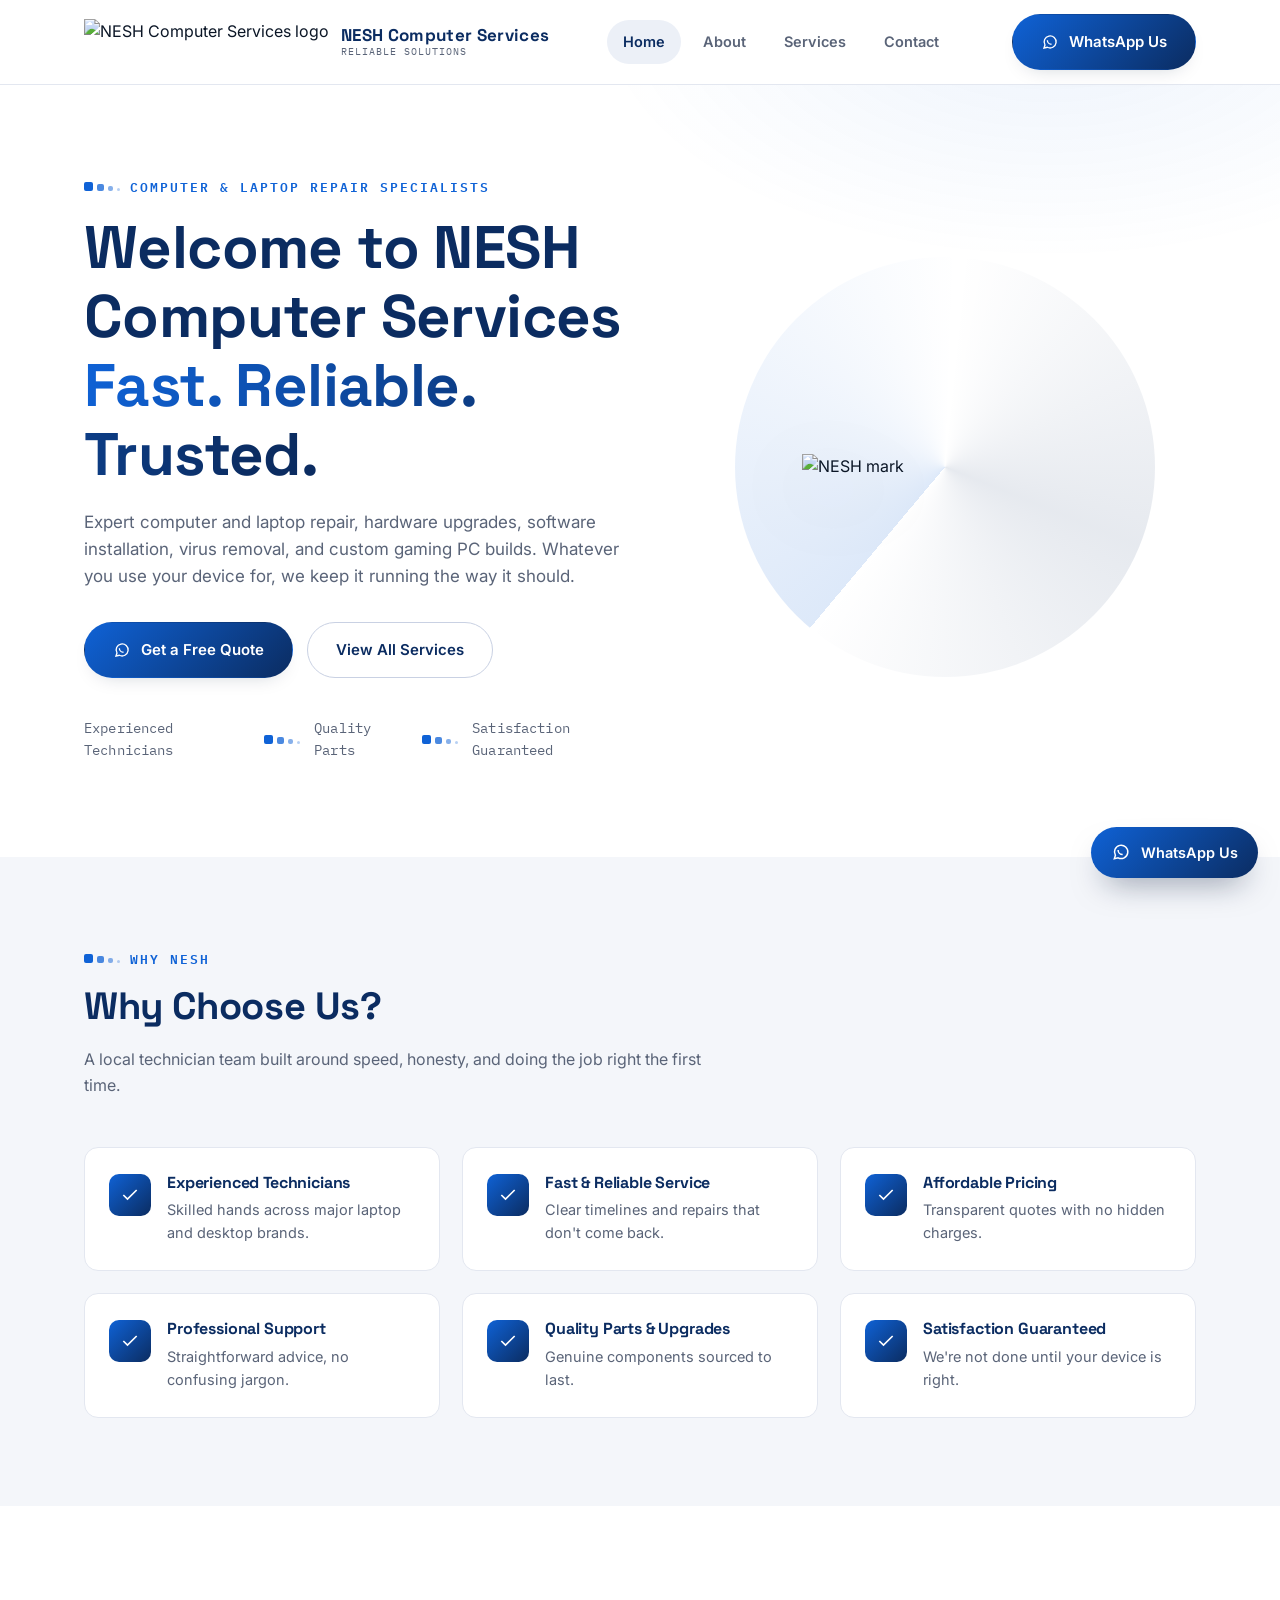
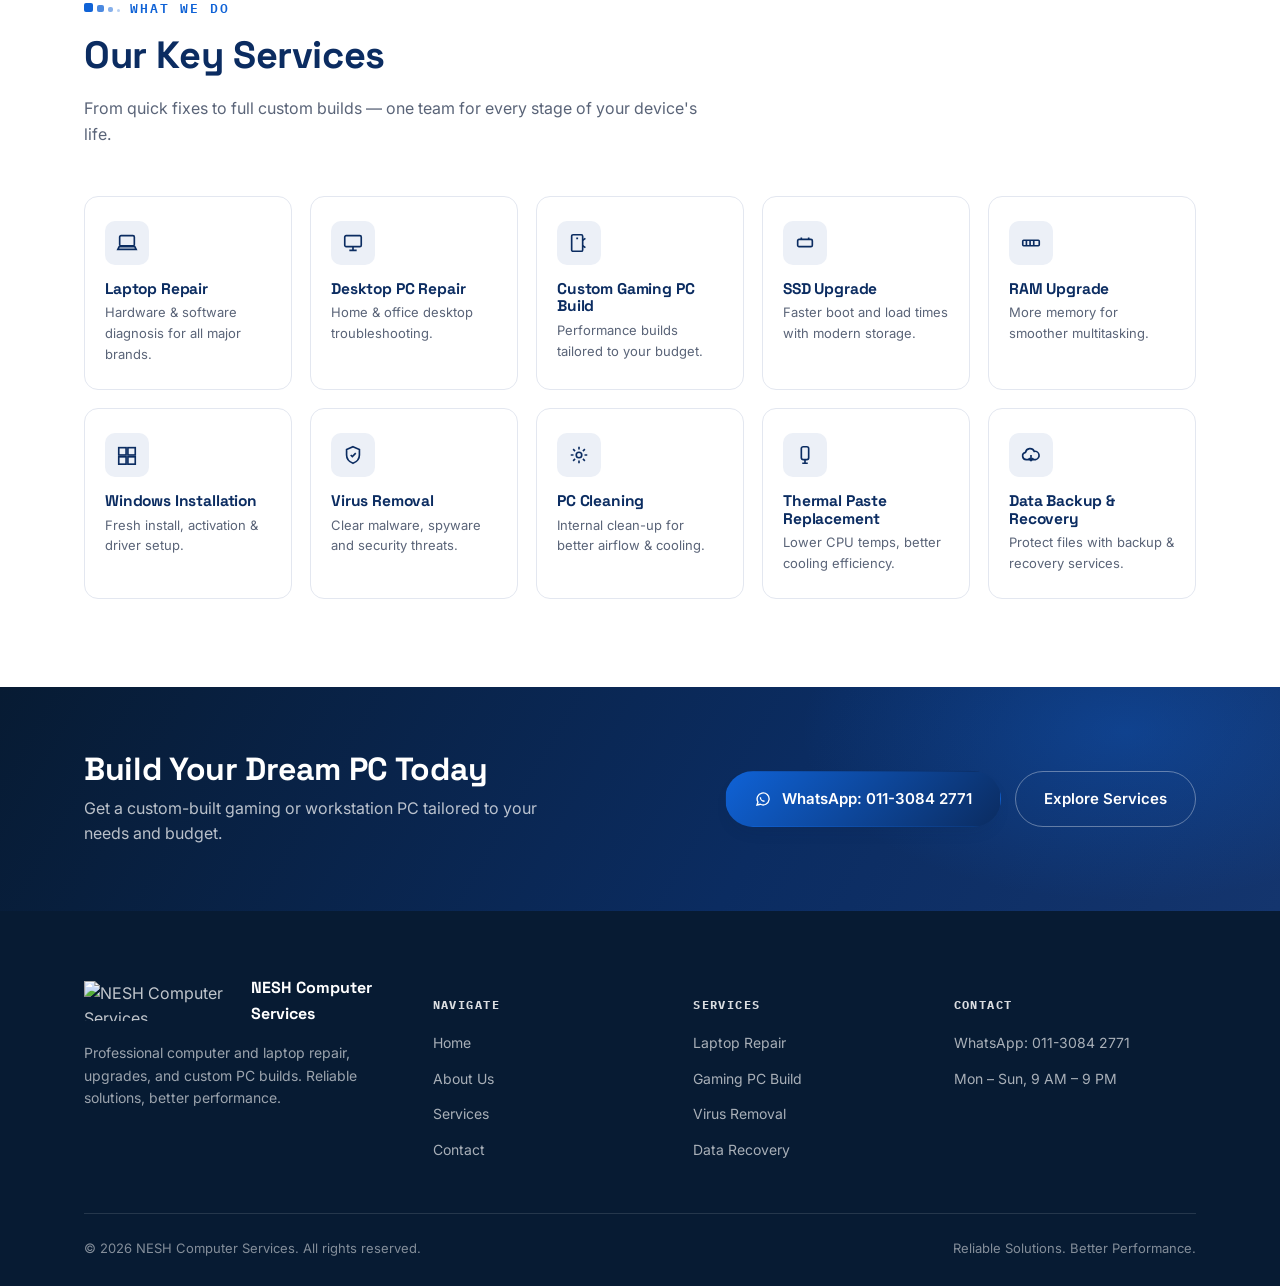
==== index.html @ 2d885157 "Add files via upload" ====
<!doctype html>
<html lang="en">
<head>
<meta charset="UTF-8">
<meta name="viewport" content="width=device-width, initial-scale=1.0">
<title>NESH Computer Services — Professional Computer & Laptop Repair</title>
<meta name="description" content="NESH Computer Services offers expert laptop &amp; desktop repair, hardware upgrades, virus removal and custom gaming PC builds. Fast, reliable, trusted.">
<link rel="icon" type="image/png" href="assets/logo-icon.png">
<link rel="preconnect" href="https://fonts.googleapis.com">
<link rel="preconnect" href="https://fonts.gstatic.com" crossorigin>
<link href="https://fonts.googleapis.com/css2?family=Space+Grotesk:wght@500;600;700&family=Inter:wght@400;500;600;700&family=IBM+Plex+Mono:wght@500;600&display=swap" rel="stylesheet">
<link rel="stylesheet" href="style.css">
</head>
<body>

<header class="navbar">
  <div class="navbar-inner container">
    <a href="index.html" class="brand">
      <img src="assets/logo-icon.png" alt="NESH Computer Services logo">
      <span class="brand-text">
        <span class="name">NESH Computer Services</span>
        <span class="tag">Reliable Solutions</span>
      </span>
    </a>
    <nav class="nav-links">
      <a href="index.html" class="active">Home</a>
      <a href="about.html">About</a>
      <a href="services.html">Services</a>
      <a href="contact.html">Contact</a>
    </nav>
    <div class="nav-cta">
      <a class="btn btn-primary" href="https://wa.me/60113084271" target="_blank" rel="noopener">
        <svg viewBox="0 0 24 24" fill="none" stroke="currentColor" stroke-width="1.8"><path d="M4 20l1.3-4A8 8 0 1 1 8.5 19L4 20Z"/><path d="M8.5 9.5c0 3 2.5 5.5 5.5 5.5"/></svg>
        <span class="btn-text-full">WhatsApp Us</span>
      </a>
      <button class="nav-toggle" aria-label="Toggle menu"><span></span></button>
    </div>
  </div>
</header>

<main>
  <!-- HERO -->
  <section class="hero">
    <div class="container hero-grid">
      <div>
        <div class="eyebrow"><span class="pixel-motif size-sm"><span></span><span></span><span></span><span></span></span> Computer &amp; Laptop Repair Specialists</div>
        <h1>Welcome to NESH Computer Services<br><span class="accent">Fast. Reliable. Trusted.</span></h1>
        <p class="hero-lede">Expert computer and laptop repair, hardware upgrades, software installation, virus removal, and custom gaming PC builds. Whatever you use your device for, we keep it running the way it should.</p>
        <div class="hero-actions">
          <a class="btn btn-primary" href="https://wa.me/60113084271" target="_blank" rel="noopener">
            <svg viewBox="0 0 24 24" fill="none" stroke="currentColor" stroke-width="1.8"><path d="M4 20l1.3-4A8 8 0 1 1 8.5 19L4 20Z"/><path d="M8.5 9.5c0 3 2.5 5.5 5.5 5.5"/></svg>
            Get a Free Quote
          </a>
          <a class="btn btn-outline" href="services.html">View All Services</a>
        </div>
        <div class="hero-trust">Experienced Technicians<span class="pixel-motif size-sm"><span></span><span></span><span></span><span></span></span>Quality Parts<span class="pixel-motif size-sm"><span></span><span></span><span></span><span></span></span>Satisfaction Guaranteed</div>
      </div>
      <div class="hero-art">
        <div class="hero-ring">
          <img src="assets/logo-icon.png" alt="NESH mark">
        </div>
      </div>
    </div>
  </section>

  <!-- WHY CHOOSE US -->
  <section class="section section-soft">
    <div class="container">
      <div class="section-head">
        <div class="eyebrow"><span class="pixel-motif size-sm"><span></span><span></span><span></span><span></span></span> Why NESH</div>
        <h2>Why Choose Us?</h2>
        <p>A local technician team built around speed, honesty, and doing the job right the first time.</p>
      </div>
      <div class="why-grid">
        <div class="why-card">
          <div class="why-icon"><svg viewBox="0 0 24 24" fill="none" stroke="currentColor" stroke-width="2"><path d="M20 6L9 17l-5-5"/></svg></div>
          <div><h4>Experienced Technicians</h4><p>Skilled hands across major laptop and desktop brands.</p></div>
        </div>
        <div class="why-card">
          <div class="why-icon"><svg viewBox="0 0 24 24" fill="none" stroke="currentColor" stroke-width="2"><path d="M20 6L9 17l-5-5"/></svg></div>
          <div><h4>Fast &amp; Reliable Service</h4><p>Clear timelines and repairs that don't come back.</p></div>
        </div>
        <div class="why-card">
          <div class="why-icon"><svg viewBox="0 0 24 24" fill="none" stroke="currentColor" stroke-width="2"><path d="M20 6L9 17l-5-5"/></svg></div>
          <div><h4>Affordable Pricing</h4><p>Transparent quotes with no hidden charges.</p></div>
        </div>
        <div class="why-card">
          <div class="why-icon"><svg viewBox="0 0 24 24" fill="none" stroke="currentColor" stroke-width="2"><path d="M20 6L9 17l-5-5"/></svg></div>
          <div><h4>Professional Support</h4><p>Straightforward advice, no confusing jargon.</p></div>
        </div>
        <div class="why-card">
          <div class="why-icon"><svg viewBox="0 0 24 24" fill="none" stroke="currentColor" stroke-width="2"><path d="M20 6L9 17l-5-5"/></svg></div>
          <div><h4>Quality Parts &amp; Upgrades</h4><p>Genuine components sourced to last.</p></div>
        </div>
        <div class="why-card">
          <div class="why-icon"><svg viewBox="0 0 24 24" fill="none" stroke="currentColor" stroke-width="2"><path d="M20 6L9 17l-5-5"/></svg></div>
          <div><h4>Satisfaction Guaranteed</h4><p>We're not done until your device is right.</p></div>
        </div>
      </div>
    </div>
  </section>

  <!-- KEY SERVICES -->
  <section class="section">
    <div class="container">
      <div class="section-head">
        <div class="eyebrow"><span class="pixel-motif size-sm"><span></span><span></span><span></span><span></span></span> What We Do</div>
        <h2>Our Key Services</h2>
        <p>From quick fixes to full custom builds — one team for every stage of your device's life.</p>
      </div>
      <div class="services-grid">

        <div class="service-card">
          <div class="service-icon"><svg viewBox="0 0 24 24" fill="none" stroke="currentColor" stroke-width="1.8"><rect x="4" y="4" width="16" height="11" rx="1.5"/><path d="M2 19h20l-1.5-3H3.5L2 19Z"/></svg></div>
          <h4>Laptop Repair</h4><p>Hardware &amp; software diagnosis for all major brands.</p>
        </div>
        <div class="service-card">
          <div class="service-icon"><svg viewBox="0 0 24 24" fill="none" stroke="currentColor" stroke-width="1.8"><rect x="3" y="4" width="18" height="12" rx="1.5"/><path d="M8 20h8M12 16v4"/></svg></div>
          <h4>Desktop PC Repair</h4><p>Home &amp; office desktop troubleshooting.</p>
        </div>
        <div class="service-card">
          <div class="service-icon"><svg viewBox="0 0 24 24" fill="none" stroke="currentColor" stroke-width="1.8"><rect x="4" y="3" width="12" height="18" rx="1.5"/><path d="M9 7h2M16 9l3-2M16 15l3 2"/></svg></div>
          <h4>Custom Gaming PC Build</h4><p>Performance builds tailored to your budget.</p>
        </div>
        <div class="service-card">
          <div class="service-icon"><svg viewBox="0 0 24 24" fill="none" stroke="currentColor" stroke-width="1.8"><rect x="4" y="8" width="16" height="8" rx="1.5"/><path d="M8 8V6m8 2V6"/></svg></div>
          <h4>SSD Upgrade</h4><p>Faster boot and load times with modern storage.</p>
        </div>
        <div class="service-card">
          <div class="service-icon"><svg viewBox="0 0 24 24" fill="none" stroke="currentColor" stroke-width="1.8"><rect x="3" y="9" width="18" height="6" rx="1"/><path d="M7 9v6M11 9v6M15 9v6"/></svg></div>
          <h4>RAM Upgrade</h4><p>More memory for smoother multitasking.</p>
        </div>
        <div class="service-card">
          <div class="service-icon"><svg viewBox="0 0 24 24" fill="none" stroke="currentColor" stroke-width="1.8"><rect x="3" y="4" width="8" height="8"/><rect x="13" y="4" width="8" height="8"/><rect x="3" y="14" width="8" height="8"/><rect x="13" y="14" width="8" height="8"/></svg></div>
          <h4>Windows Installation</h4><p>Fresh install, activation &amp; driver setup.</p>
        </div>
        <div class="service-card">
          <div class="service-icon"><svg viewBox="0 0 24 24" fill="none" stroke="currentColor" stroke-width="1.8"><path d="M12 3l7 3v6c0 4.5-3 7.5-7 9-4-1.5-7-4.5-7-9V6l7-3Z"/><path d="M9.5 12l1.8 1.8L15 10"/></svg></div>
          <h4>Virus Removal</h4><p>Clear malware, spyware and security threats.</p>
        </div>
        <div class="service-card">
          <div class="service-icon"><svg viewBox="0 0 24 24" fill="none" stroke="currentColor" stroke-width="1.8"><circle cx="12" cy="12" r="3"/><path d="M12 3v3M12 18v3M3 12h3M18 12h3M5.6 5.6l2.1 2.1M16.3 16.3l2.1 2.1M5.6 18.4l2.1-2.1M16.3 7.7l2.1-2.1"/></svg></div>
          <h4>PC Cleaning</h4><p>Internal clean-up for better airflow &amp; cooling.</p>
        </div>
        <div class="service-card">
          <div class="service-icon"><svg viewBox="0 0 24 24" fill="none" stroke="currentColor" stroke-width="1.8"><rect x="8" y="3" width="8" height="14" rx="2"/><path d="M12 17v4M9 21h6"/></svg></div>
          <h4>Thermal Paste Replacement</h4><p>Lower CPU temps, better cooling efficiency.</p>
        </div>
        <div class="service-card">
          <div class="service-icon"><svg viewBox="0 0 24 24" fill="none" stroke="currentColor" stroke-width="1.8"><path d="M7 17a4 4 0 0 1-1-7.9A5 5 0 0 1 15.5 8 4.5 4.5 0 0 1 17 17H7Z"/><path d="M12 12v6M9.5 15.5 12 18l2.5-2.5"/></svg></div>
          <h4>Data Backup &amp; Recovery</h4><p>Protect files with backup &amp; recovery services.</p>
        </div>

      </div>
    </div>
  </section>

  <!-- CTA BAND -->
  <section class="cta-band">
    <div class="container cta-inner">
      <div>
        <h2>Build Your Dream PC Today</h2>
        <p>Get a custom-built gaming or workstation PC tailored to your needs and budget.</p>
      </div>
      <div class="cta-actions">
        <a class="btn btn-primary" href="https://wa.me/60113084271" target="_blank" rel="noopener">
          <svg viewBox="0 0 24 24" fill="none" stroke="currentColor" stroke-width="1.8"><path d="M4 20l1.3-4A8 8 0 1 1 8.5 19L4 20Z"/><path d="M8.5 9.5c0 3 2.5 5.5 5.5 5.5"/></svg>
          WhatsApp: 011-3084 2771
        </a>
        <a class="btn btn-outline on-dark" href="services.html">Explore Services</a>
      </div>
    </div>
  </section>
</main>

<footer class="footer">
  <div class="container">
    <div class="footer-grid">
      <div class="footer-about">
        <div class="footer-brand">
          <img src="assets/logo-icon.png" alt="NESH Computer Services">
          <span class="name">NESH Computer Services</span>
        </div>
        <p>Professional computer and laptop repair, upgrades, and custom PC builds. Reliable solutions, better performance.</p>
      </div>
      <div>
        <h5>Navigate</h5>
        <ul>
          <li><a href="index.html">Home</a></li>
          <li><a href="about.html">About Us</a></li>
          <li><a href="services.html">Services</a></li>
          <li><a href="contact.html">Contact</a></li>
        </ul>
      </div>
      <div>
        <h5>Services</h5>
        <ul>
          <li><a href="services.html">Laptop Repair</a></li>
          <li><a href="services.html">Gaming PC Build</a></li>
          <li><a href="services.html">Virus Removal</a></li>
          <li><a href="services.html">Data Recovery</a></li>
        </ul>
      </div>
      <div>
        <h5>Contact</h5>
        <ul>
          <li><a href="https://wa.me/60113084271" target="_blank" rel="noopener">WhatsApp: 011-3084 2771</a></li>
          <li><a href="contact.html">Mon – Sun, 9 AM – 9 PM</a></li>
        </ul>
      </div>
    </div>
    <div class="footer-bottom">
      <span>© <span id="year"></span> NESH Computer Services. All rights reserved.</span>
      <span>Reliable Solutions. Better Performance.</span>
    </div>
  </div>
</footer>

<a class="wa-float" href="https://wa.me/60113084271" target="_blank" rel="noopener">
  <svg viewBox="0 0 24 24" fill="none" stroke="currentColor" stroke-width="1.8"><path d="M4 20l1.3-4A8 8 0 1 1 8.5 19L4 20Z"/><path d="M8.5 9.5c0 3 2.5 5.5 5.5 5.5"/></svg>
  <span>WhatsApp Us</span>
</a>

<script src="script.js"></script>
</body>
</html>
---- style.css ----
/* ============================================================
   NESH Computer Services — stylesheet
   Palette sampled from brand mark:
   navy deep #071B33, navy #0B2C61, blue accent #0F62D6,
   blue light #3B82F6, ink #0B1626, gray-bg #F4F6FA
   ============================================================ */

:root{
  --navy-deep: #071B33;
  --navy: #0B2C61;
  --navy-soft: #14356E;
  --blue: #0F62D6;
  --blue-light: #3B82F6;
  --white: #FFFFFF;
  --bg: #FFFFFF;
  --bg-soft: #F4F6FA;
  --bg-soft-2: #ECF0F7;
  --ink: #0B1626;
  --muted: #5A6478;
  --line: #E3E7F0;
  --line-strong: #C9D1E3;
  --shadow: 0 20px 40px -20px rgba(11, 30, 61, 0.25);
  --shadow-sm: 0 8px 20px -12px rgba(11, 30, 61, 0.25);
  --radius: 14px;
  --radius-sm: 8px;
  --font-display: "Space Grotesk", "Inter", sans-serif;
  --font-body: "Inter", sans-serif;
  --font-mono: "IBM Plex Mono", monospace;
  --container: 1160px;
}

*,*::before,*::after{ box-sizing: border-box; }
html{ scroll-behavior: smooth; }
body{
  margin:0;
  font-family: var(--font-body);
  color: var(--ink);
  background: var(--bg);
  -webkit-font-smoothing: antialiased;
  line-height: 1.6;
}
img{ max-width:100%; display:block; }
a{ color: inherit; text-decoration: none; }
ul{ list-style:none; margin:0; padding:0; }
h1,h2,h3,h4{ font-family: var(--font-display); color: var(--navy); margin: 0 0 .5em; line-height: 1.15; letter-spacing: -0.01em; }
p{ margin: 0 0 1em; }
button{ font-family: inherit; }

@media (prefers-reduced-motion: reduce){
  *{ animation-duration: 0.001ms !important; animation-iteration-count: 1 !important; transition-duration: 0.001ms !important; scroll-behavior: auto !important; }
}

:focus-visible{
  outline: 2px solid var(--blue);
  outline-offset: 3px;
  border-radius: 4px;
}

.container{
  width: 100%;
  max-width: var(--container);
  margin: 0 auto;
  padding: 0 24px;
}

.eyebrow{
  display:inline-flex;
  align-items:center;
  gap:10px;
  font-family: var(--font-mono);
  font-size: 12.5px;
  letter-spacing: .16em;
  text-transform: uppercase;
  color: var(--blue);
  font-weight: 600;
  margin-bottom: 16px;
}

/* ---------- Pixel-dissolve signature motif ----------
   Derived directly from the four descending squares in the
   NESH mark: used as bullets, dividers and section markers. */
.pixel-motif{
  display:inline-flex;
  align-items:flex-end;
  gap:4px;
  flex-shrink:0;
}
.pixel-motif span{ display:block; background: var(--blue); border-radius: 2px; }
.pixel-motif.size-sm span:nth-child(1){ width:9px; height:9px; }
.pixel-motif.size-sm span:nth-child(2){ width:7px; height:7px; opacity:.75; }
.pixel-motif.size-sm span:nth-child(3){ width:5px; height:5px; opacity:.5; }
.pixel-motif.size-sm span:nth-child(4){ width:3px; height:3px; opacity:.3; }
.pixel-motif.size-lg span{ background: var(--navy); }
.pixel-motif.size-lg span:nth-child(1){ width:16px; height:16px; }
.pixel-motif.size-lg span:nth-child(2){ width:12px; height:12px; opacity:.75; }
.pixel-motif.size-lg span:nth-child(3){ width:8px; height:8px; opacity:.5; }
.pixel-motif.size-lg span:nth-child(4){ width:5px; height:5px; opacity:.3; }
.pixel-motif.on-dark span{ background: var(--blue-light); }

.section-divider{
  display:flex;
  align-items:center;
  gap:14px;
  margin: 0 0 40px;
}
.section-divider .line{ height:1px; flex:1; background: var(--line-strong); }

/* ---------------- Buttons ---------------- */
.btn{
  display:inline-flex;
  align-items:center;
  justify-content:center;
  gap:10px;
  padding: 15px 28px;
  border-radius: 999px;
  font-weight: 600;
  font-size: 15px;
  border: 1.5px solid transparent;
  cursor:pointer;
  transition: transform .18s ease, box-shadow .18s ease, background .18s ease, color .18s ease, border-color .18s ease;
  white-space: nowrap;
}
.btn-primary{
  background: linear-gradient(135deg, var(--blue) 0%, var(--navy) 100%);
  color: var(--white);
  box-shadow: var(--shadow-sm);
}
.btn-primary:hover{ transform: translateY(-2px); box-shadow: 0 14px 26px -12px rgba(15,98,214,.55); }
.btn-outline{
  background: transparent;
  color: var(--navy);
  border-color: var(--line-strong);
}
.btn-outline:hover{ border-color: var(--blue); color: var(--blue); transform: translateY(-2px); }
.btn-outline.on-dark{ color: var(--white); border-color: rgba(255,255,255,.35); }
.btn-outline.on-dark:hover{ border-color: var(--white); background: rgba(255,255,255,.08); }
.btn-block{ width:100%; }
.btn svg{ width:18px; height:18px; flex-shrink:0; }

/* ---------------- Navbar ---------------- */
.navbar{
  position: sticky;
  top:0;
  z-index: 100;
  background: rgba(255,255,255,.92);
  backdrop-filter: blur(10px);
  border-bottom: 1px solid var(--line);
  transition: box-shadow .25s ease;
}
.navbar.is-scrolled{ box-shadow: 0 6px 24px -18px rgba(11,30,61,.4); }
.navbar-inner{
  display:flex;
  align-items:center;
  justify-content:space-between;
  gap: 24px;
  padding: 14px 24px;
}
.brand{
  display:flex;
  align-items:center;
  gap:12px;
}
.brand img{ height:46px; width:auto; }
.brand-text{ display:flex; flex-direction:column; line-height:1.15; }
.brand-text .name{ font-family: var(--font-display); font-weight:700; font-size:17px; color: var(--navy); letter-spacing:.02em; }
.brand-text .tag{ font-family: var(--font-mono); font-size:10px; letter-spacing:.1em; text-transform:uppercase; color: var(--muted); }

.nav-links{
  display:flex;
  align-items:center;
  gap: 6px;
}
.nav-links a{
  padding: 10px 16px;
  border-radius: 999px;
  font-size: 14.5px;
  font-weight: 600;
  color: var(--muted);
  transition: color .18s ease, background .18s ease;
}
.nav-links a:hover{ color: var(--navy); background: var(--bg-soft); }
.nav-links a.active{ color: var(--navy); background: var(--bg-soft-2); }

.nav-cta{ display:flex; align-items:center; gap:12px; }
.nav-toggle{
  display:none;
  width:42px; height:42px;
  align-items:center; justify-content:center;
  border-radius: 10px;
  border: 1px solid var(--line-strong);
  background: var(--white);
  cursor:pointer;
}
.nav-toggle span, .nav-toggle span::before, .nav-toggle span::after{
  content:""; display:block; width:20px; height:2px; background: var(--navy); position:relative; transition: all .2s ease;
}
.nav-toggle span::before{ position:absolute; top:-6px; }
.nav-toggle span::after{ position:absolute; top:6px; }

@media (max-width: 900px){
  .nav-links{
    position:absolute; top:100%; left:0; right:0;
    background: var(--white);
    flex-direction:column;
    align-items:stretch;
    padding: 10px 20px 20px;
    border-bottom: 1px solid var(--line);
    box-shadow: var(--shadow-sm);
    display:none;
  }
  .nav-links.open{ display:flex; }
  .nav-links a{ padding:12px 14px; }
  .nav-toggle{ display:flex; }
  .nav-cta .btn span.btn-text-full{ display:none; }
}

/* ---------------- Hero ---------------- */
.hero{
  position:relative;
  overflow:hidden;
  padding: 88px 0 96px;
  background:
    radial-gradient(760px 420px at 82% -10%, rgba(15,98,214,.08), transparent 60%),
    var(--white);
}
.hero-grid{
  display:grid;
  grid-template-columns: 1.05fr .95fr;
  gap: 56px;
  align-items:center;
}
.hero h1{
  font-size: clamp(38px, 5vw, 60px);
  margin-bottom: 20px;
}
.hero h1 .accent{
  background: linear-gradient(100deg, var(--blue) 0%, var(--navy) 90%);
  -webkit-background-clip: text;
  background-clip: text;
  color: transparent;
}
.hero-lede{
  font-size: 17px;
  color: var(--muted);
  max-width: 540px;
  margin-bottom: 32px;
}
.hero-actions{ display:flex; flex-wrap:wrap; gap:14px; margin-bottom: 40px; }
.hero-trust{
  display:flex;
  align-items:center;
  gap:14px;
  font-size: 13.5px;
  color: var(--muted);
  font-family: var(--font-mono);
  letter-spacing: .01em;
}

.hero-art{
  position:relative;
  display:flex;
  align-items:center;
  justify-content:center;
}
.hero-ring{
  position:relative;
  width: 100%;
  max-width: 420px;
  aspect-ratio: 1/1;
  display:flex;
  align-items:center;
  justify-content:center;
}
.hero-ring::before{
  content:"";
  position:absolute; inset:0;
  border-radius:50%;
  background: conic-gradient(from 220deg, rgba(15,98,214,.14), transparent 40%, rgba(11,44,97,.10) 70%, transparent);
  animation: spin 26s linear infinite;
}
@keyframes spin{ to{ transform: rotate(360deg); } }
.hero-ring img{
  position:relative;
  width: 68%;
  filter: drop-shadow(0 24px 40px rgba(11,30,61,.22));
}
.hero-ring .orbit-dot{
  position:absolute;
  width:10px; height:10px;
  border-radius:2px;
  background: var(--blue);
}

/* ---------------- Section basics ---------------- */
.section{ padding: 88px 0; }
.section-soft{ background: var(--bg-soft); }
.section-head{ max-width: 640px; margin-bottom: 48px; }
.section-head h2{ font-size: clamp(28px,3.4vw,38px); }
.section-head p{ color: var(--muted); font-size: 16px; margin:0; }

/* ---------------- Why choose us ---------------- */
.why-grid{
  display:grid;
  grid-template-columns: repeat(3, 1fr);
  gap: 22px;
}
.why-card{
  background: var(--white);
  border: 1px solid var(--line);
  border-radius: var(--radius);
  padding: 26px 24px;
  display:flex;
  gap:16px;
  align-items:flex-start;
  transition: border-color .2s ease, transform .2s ease, box-shadow .2s ease;
}
.why-card:hover{ border-color: var(--line-strong); transform: translateY(-3px); box-shadow: var(--shadow-sm); }
.why-icon{
  flex-shrink:0;
  width:42px; height:42px;
  border-radius: 10px;
  background: linear-gradient(135deg, var(--blue), var(--navy));
  display:flex; align-items:center; justify-content:center;
  color:#fff;
}
.why-icon svg{ width:20px; height:20px; }
.why-card h4{ font-size:16px; margin-bottom:6px; }
.why-card p{ font-size: 14.5px; color: var(--muted); margin:0; }

/* ---------------- Services grid ---------------- */
.services-grid{
  display:grid;
  grid-template-columns: repeat(5, 1fr);
  gap: 18px;
}
.service-card{
  background: var(--white);
  border: 1px solid var(--line);
  border-radius: var(--radius);
  padding: 24px 20px;
  transition: transform .2s ease, box-shadow .2s ease, border-color .2s ease;
}
.service-card:hover{ transform: translateY(-4px); box-shadow: var(--shadow-sm); border-color: var(--line-strong); }
.service-icon{
  width:44px; height:44px;
  border-radius: 10px;
  background: var(--bg-soft-2);
  display:flex; align-items:center; justify-content:center;
  color: var(--navy);
  margin-bottom: 16px;
}
.service-icon svg{ width:22px; height:22px; }
.service-card h4{ font-size: 15.5px; margin-bottom:4px; }
.service-card p{ font-size: 13px; color: var(--muted); margin:0; }

/* full service cards (services page) */
.service-full{
  display:flex;
  gap:20px;
  padding: 28px;
  background: var(--white);
  border:1px solid var(--line);
  border-radius: var(--radius);
  transition: transform .2s ease, box-shadow .2s ease, border-color .2s ease;
}
.service-full:hover{ transform: translateY(-3px); box-shadow: var(--shadow-sm); border-color: var(--line-strong); }
.service-full .service-icon{ margin-bottom:0; }
.service-full h3{ font-size:19px; margin-bottom:8px; }
.service-full p{ color: var(--muted); font-size:14.5px; margin:0; }
.services-list{
  display:grid;
  grid-template-columns: repeat(2, 1fr);
  gap: 20px;
}

/* ---------------- CTA band ---------------- */
.cta-band{
  position:relative;
  overflow:hidden;
  background: linear-gradient(120deg, var(--navy-deep), var(--navy) 60%, var(--navy-soft));
  color: var(--white);
  padding: 64px 0;
}
.cta-band::before{
  content:"";
  position:absolute; inset:0;
  background: radial-gradient(500px 260px at 88% 20%, rgba(15,98,214,.35), transparent 65%);
  pointer-events:none;
}
.cta-inner{
  position:relative;
  display:flex;
  align-items:center;
  justify-content:space-between;
  gap: 32px;
  flex-wrap:wrap;
}
.cta-inner h2{ color:#fff; font-size: clamp(24px,3vw,32px); margin-bottom:8px; }
.cta-inner p{ color: rgba(255,255,255,.72); margin:0; max-width:480px; }
.cta-actions{ display:flex; gap:14px; flex-wrap:wrap; }

/* ---------------- Footer ---------------- */
.footer{
  background: var(--navy-deep);
  color: rgba(255,255,255,.75);
  padding: 64px 0 28px;
}
.footer-grid{
  display:grid;
  grid-template-columns: 1.4fr 1fr 1fr 1.1fr;
  gap: 40px;
  padding-bottom: 40px;
  border-bottom: 1px solid rgba(255,255,255,.12);
}
.footer-brand{ display:flex; align-items:center; gap:12px; margin-bottom:16px; }
.footer-brand img{ height:40px; }
.footer-brand .name{ font-family: var(--font-display); color:#fff; font-weight:700; font-size:16px; }
.footer-about p{ font-size:14px; max-width: 320px; color: rgba(255,255,255,.6); }
.footer h5{
  font-family: var(--font-mono);
  font-size: 12px;
  letter-spacing: .12em;
  text-transform: uppercase;
  color: rgba(255,255,255,.85);
  margin-bottom: 16px;
}
.footer ul li{ margin-bottom: 10px; }
.footer a{ color: rgba(255,255,255,.65); font-size: 14px; transition: color .15s ease; }
.footer a:hover{ color: #fff; }
.footer-bottom{
  display:flex;
  justify-content:space-between;
  align-items:center;
  flex-wrap:wrap;
  gap:12px;
  padding-top: 24px;
  font-size: 13px;
  color: rgba(255,255,255,.5);
}

/* ---------------- WhatsApp float button ---------------- */
.wa-float{
  position: fixed;
  right: 22px;
  bottom: 22px;
  z-index: 200;
  display:flex;
  align-items:center;
  gap:10px;
  background: linear-gradient(135deg, var(--blue), var(--navy));
  color:#fff;
  padding: 14px 20px;
  border-radius: 999px;
  box-shadow: 0 16px 32px -14px rgba(11,30,61,.5);
  font-weight:600;
  font-size: 14.5px;
  transition: transform .2s ease, box-shadow .2s ease;
}
.wa-float:hover{ transform: translateY(-3px); box-shadow: 0 20px 36px -12px rgba(15,98,214,.55); }
.wa-float svg{ width:20px; height:20px; }

/* ---------------- Page hero (inner pages) ---------------- */
.page-hero{
  background: var(--bg-soft);
  padding: 64px 0 56px;
  border-bottom: 1px solid var(--line);
}
.page-hero h1{ font-size: clamp(32px,4vw,46px); margin-bottom:12px; }
.page-hero p{ color: var(--muted); font-size:16px; max-width:600px; margin:0; }
.breadcrumb{
  font-family: var(--font-mono);
  font-size: 12.5px;
  letter-spacing:.08em;
  text-transform:uppercase;
  color: var(--blue);
  margin-bottom: 16px;
  display:flex; align-items:center; gap:8px;
}
.breadcrumb span.sep{ color: var(--line-strong); }

/* ---------------- About page ---------------- */
.about-lede{
  display:grid;
  grid-template-columns: 1fr 1fr;
  gap: 56px;
  align-items:center;
}
.about-lede p{ color: var(--muted); font-size:16px; }
.stat-row{
  display:grid;
  grid-template-columns: repeat(3,1fr);
  gap:20px;
  margin-top: 28px;
}
.stat{
  border-left: 3px solid var(--blue);
  padding-left: 14px;
}
.stat .num{ font-family: var(--font-display); font-size: 28px; color: var(--navy); font-weight:700; }
.stat .label{ font-size: 12.5px; color: var(--muted); text-transform:uppercase; letter-spacing:.06em; }

.mv-grid{
  display:grid;
  grid-template-columns: repeat(2, 1fr);
  gap: 22px;
}
.mv-card{
  background:#fff;
  border:1px solid var(--line);
  border-radius: var(--radius);
  padding: 32px;
}
.mv-card .pixel-motif{ margin-bottom:16px; }
.mv-card h3{ font-size: 20px; }
.mv-card p{ color: var(--muted); margin:0; font-size:15px; }

.values-list{
  display:grid;
  grid-template-columns: repeat(5, 1fr);
  gap: 16px;
}
.value-item{
  background: var(--white);
  border:1px solid var(--line);
  border-radius: var(--radius-sm);
  padding: 20px 16px;
  text-align:center;
}
.value-item .pixel-motif{ justify-content:center; margin: 0 auto 12px; }
.value-item span.label{ font-weight:600; font-size:14px; color: var(--navy); }

/* ---------------- Contact page ---------------- */
.contact-grid{
  display:grid;
  grid-template-columns: .95fr 1.15fr;
  gap: 44px;
  align-items:start;
}
.contact-card{
  background: var(--white);
  border:1px solid var(--line);
  border-radius: var(--radius);
  padding: 28px;
  margin-bottom: 20px;
}
.contact-card h4{ font-size:15px; margin-bottom:10px; display:flex; align-items:center; gap:10px; }
.contact-card h4 svg{ width:18px; height:18px; color: var(--blue); flex-shrink:0; }
.contact-card p{ color: var(--muted); font-size:14.5px; margin:0; }
.contact-card ul li{ font-size:14.5px; color: var(--muted); display:flex; align-items:center; gap:10px; margin-bottom:8px; }
.contact-card ul li .pixel-motif{ flex-shrink:0; }

.wa-card{
  background: linear-gradient(135deg, var(--navy-deep), var(--navy));
  color:#fff;
  border:none;
}
.wa-card p{ color: rgba(255,255,255,.72); }
.wa-card h4{ color:#fff; }

.form-panel{
  background: var(--white);
  border:1px solid var(--line);
  border-radius: var(--radius);
  padding: 36px;
}
.form-panel h3{ font-size: 22px; margin-bottom:6px; }
.form-panel > p{ color: var(--muted); margin-bottom: 26px; font-size:14.5px; }
.form-row{ display:grid; grid-template-columns: 1fr 1fr; gap:16px; }
.field{ margin-bottom: 18px; }
.field label{
  display:block;
  font-size: 12.5px;
  font-weight:600;
  color: var(--navy);
  margin-bottom: 7px;
  text-transform:uppercase;
  letter-spacing:.04em;
}
.field input, .field textarea{
  width:100%;
  border: 1.5px solid var(--line-strong);
  border-radius: 10px;
  padding: 13px 15px;
  font-family: inherit;
  font-size: 14.5px;
  color: var(--ink);
  background: var(--white);
  transition: border-color .15s ease, box-shadow .15s ease;
}
.field input:focus, .field textarea:focus{
  border-color: var(--blue);
  box-shadow: 0 0 0 4px rgba(15,98,214,.12);
  outline:none;
}
.field textarea{ resize: vertical; min-height: 120px; }
.form-note{ font-size:12.5px; color: var(--muted); margin-top: 14px; }
.form-success{
  display:none;
  align-items:center;
  gap:10px;
  background: #EFF7F1;
  border: 1px solid #BFE3C8;
  color: #1D6B3B;
  padding: 14px 16px;
  border-radius: 10px;
  font-size: 14px;
  margin-bottom: 18px;
}
.form-success.show{ display:flex; }

/* ---------------- Responsive ---------------- */
@media (max-width: 980px){
  .hero-grid{ grid-template-columns: 1fr; }
  .hero-art{ order:-1; max-width: 320px; margin: 0 auto; }
  .why-grid{ grid-template-columns: repeat(2,1fr); }
  .services-grid{ grid-template-columns: repeat(3,1fr); }
  .services-list{ grid-template-columns: 1fr; }
  .about-lede{ grid-template-columns: 1fr; }
  .mv-grid{ grid-template-columns: 1fr; }
  .values-list{ grid-template-columns: repeat(3,1fr); }
  .contact-grid{ grid-template-columns: 1fr; }
  .footer-grid{ grid-template-columns: 1fr 1fr; }
}
@media (max-width: 620px){
  .why-grid{ grid-template-columns: 1fr; }
  .services-grid{ grid-template-columns: repeat(2,1fr); }
  .values-list{ grid-template-columns: repeat(2,1fr); }
  .form-row{ grid-template-columns: 1fr; }
  .cta-inner{ flex-direction:column; align-items:flex-start; }
  .footer-grid{ grid-template-columns: 1fr; }
  .wa-float span{ display:none; }
  .wa-float{ padding:14px; }
}
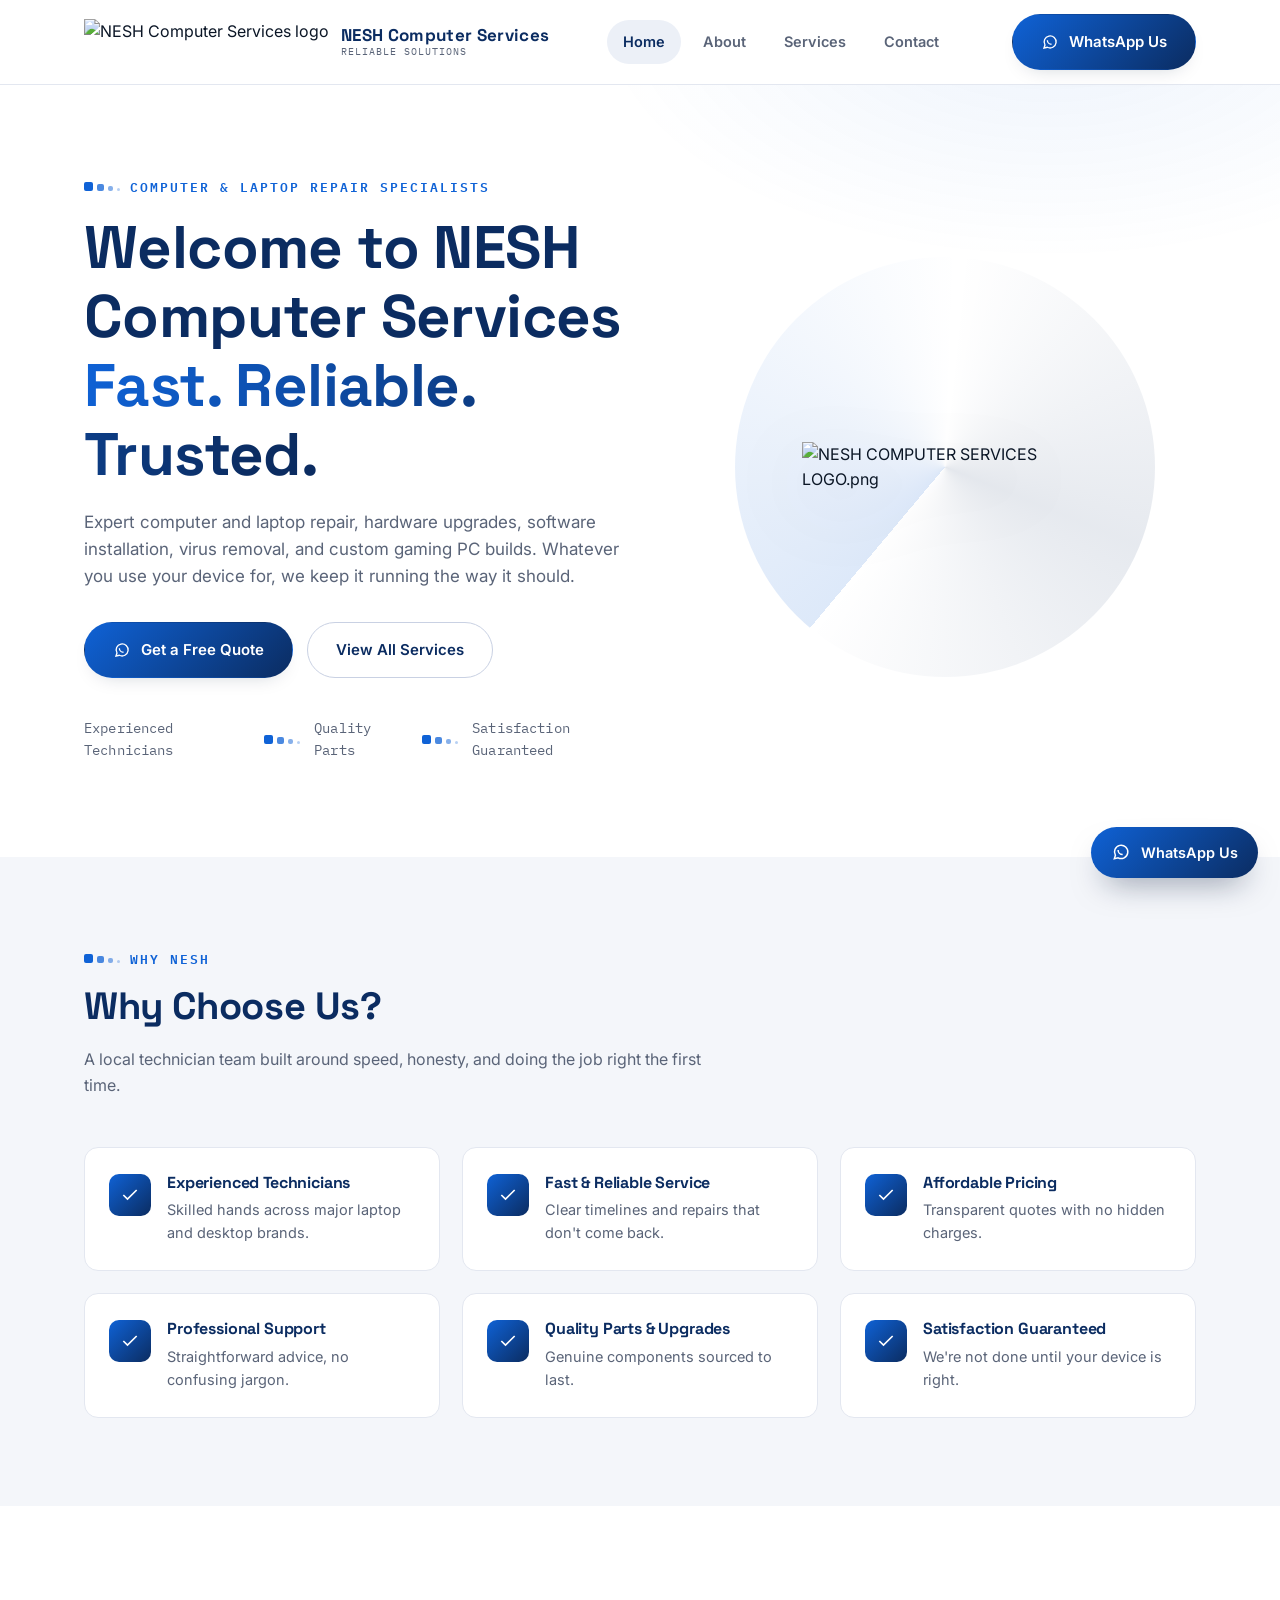
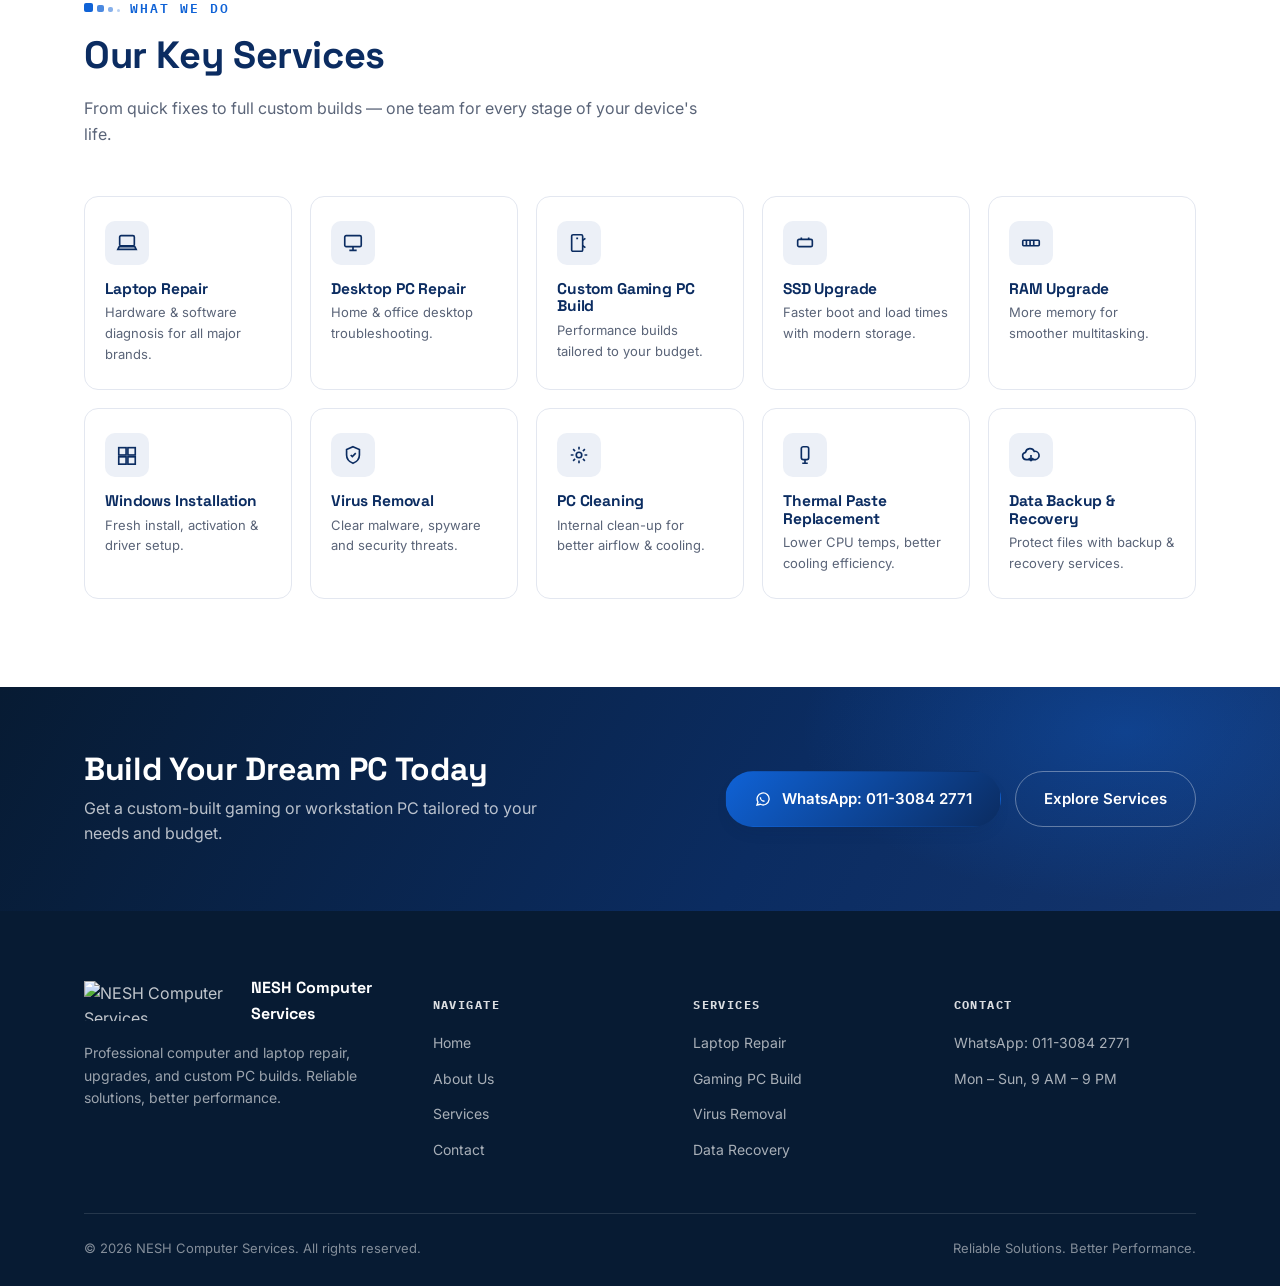
==== commit d7011b53: "Update logo alt text for accessibility" ====
--- a/index.html
+++ b/index.html
@@ -5,7 +5,7 @@
 <meta name="viewport" content="width=device-width, initial-scale=1.0">
 <title>NESH Computer Services — Professional Computer & Laptop Repair</title>
 <meta name="description" content="NESH Computer Services offers expert laptop &amp; desktop repair, hardware upgrades, virus removal and custom gaming PC builds. Fast, reliable, trusted.">
-<link rel="icon" type="image/png" href="assets/logo-icon.png">
+<link rel="icon" type="image/png" href="assets/logo-full.png">
 <link rel="preconnect" href="https://fonts.googleapis.com">
 <link rel="preconnect" href="https://fonts.gstatic.com" crossorigin>
 <link href="https://fonts.googleapis.com/css2?family=Space+Grotesk:wght@500;600;700&family=Inter:wght@400;500;600;700&family=IBM+Plex+Mono:wght@500;600&display=swap" rel="stylesheet">
@@ -16,7 +16,7 @@
 <header class="navbar">
   <div class="navbar-inner container">
     <a href="index.html" class="brand">
-      <img src="assets/logo-icon.png" alt="NESH Computer Services logo">
+      <img src="assets/logo-full.png" alt="NESH Computer Services logo">
       <span class="brand-text">
         <span class="name">NESH Computer Services</span>
         <span class="tag">Reliable Solutions</span>
@@ -29,7 +29,7 @@
       <a href="contact.html">Contact</a>
     </nav>
     <div class="nav-cta">
-      <a class="btn btn-primary" href="https://wa.me/60113084271" target="_blank" rel="noopener">
+      <a class="btn btn-primary" href="https://wa.me/message/FKQQWT2JPJGQP1" target="_blank" rel="noopener">
         <svg viewBox="0 0 24 24" fill="none" stroke="currentColor" stroke-width="1.8"><path d="M4 20l1.3-4A8 8 0 1 1 8.5 19L4 20Z"/><path d="M8.5 9.5c0 3 2.5 5.5 5.5 5.5"/></svg>
         <span class="btn-text-full">WhatsApp Us</span>
       </a>
@@ -47,7 +47,7 @@
         <h1>Welcome to NESH Computer Services<br><span class="accent">Fast. Reliable. Trusted.</span></h1>
         <p class="hero-lede">Expert computer and laptop repair, hardware upgrades, software installation, virus removal, and custom gaming PC builds. Whatever you use your device for, we keep it running the way it should.</p>
         <div class="hero-actions">
-          <a class="btn btn-primary" href="https://wa.me/60113084271" target="_blank" rel="noopener">
+          <a class="btn btn-primary" href="https://wa.me/message/FKQQWT2JPJGQP1" target="_blank" rel="noopener">
             <svg viewBox="0 0 24 24" fill="none" stroke="currentColor" stroke-width="1.8"><path d="M4 20l1.3-4A8 8 0 1 1 8.5 19L4 20Z"/><path d="M8.5 9.5c0 3 2.5 5.5 5.5 5.5"/></svg>
             Get a Free Quote
           </a>
@@ -57,7 +57,7 @@
       </div>
       <div class="hero-art">
         <div class="hero-ring">
-          <img src="assets/logo-icon.png" alt="NESH mark">
+          <img src="assets/logo-full.png" alt="NESH COMPUTER SERVICES LOGO.png">
         </div>
       </div>
     </div>
@@ -163,7 +163,7 @@
         <p>Get a custom-built gaming or workstation PC tailored to your needs and budget.</p>
       </div>
       <div class="cta-actions">
-        <a class="btn btn-primary" href="https://wa.me/60113084271" target="_blank" rel="noopener">
+        <a class="btn btn-primary" href="https://wa.me/message/FKQQWT2JPJGQP1" target="_blank" rel="noopener">
           <svg viewBox="0 0 24 24" fill="none" stroke="currentColor" stroke-width="1.8"><path d="M4 20l1.3-4A8 8 0 1 1 8.5 19L4 20Z"/><path d="M8.5 9.5c0 3 2.5 5.5 5.5 5.5"/></svg>
           WhatsApp: 011-3084 2771
         </a>
@@ -178,7 +178,7 @@
     <div class="footer-grid">
       <div class="footer-about">
         <div class="footer-brand">
-          <img src="assets/logo-icon.png" alt="NESH Computer Services">
+          <img src="assets/logo-full.png" alt="NESH Computer Services">
           <span class="name">NESH Computer Services</span>
         </div>
         <p>Professional computer and laptop repair, upgrades, and custom PC builds. Reliable solutions, better performance.</p>
@@ -204,7 +204,7 @@
       <div>
         <h5>Contact</h5>
         <ul>
-          <li><a href="https://wa.me/60113084271" target="_blank" rel="noopener">WhatsApp: 011-3084 2771</a></li>
+          <li><a href="https://wa.me/message/FKQQWT2JPJGQP1" target="_blank" rel="noopener">WhatsApp: 011-3084 2771</a></li>
           <li><a href="contact.html">Mon – Sun, 9 AM – 9 PM</a></li>
         </ul>
       </div>
@@ -216,7 +216,7 @@
   </div>
 </footer>
 
-<a class="wa-float" href="https://wa.me/60113084271" target="_blank" rel="noopener">
+<a class="wa-float" href="https://wa.me/message/FKQQWT2JPJGQP1" target="_blank" rel="noopener">
   <svg viewBox="0 0 24 24" fill="none" stroke="currentColor" stroke-width="1.8"><path d="M4 20l1.3-4A8 8 0 1 1 8.5 19L4 20Z"/><path d="M8.5 9.5c0 3 2.5 5.5 5.5 5.5"/></svg>
   <span>WhatsApp Us</span>
 </a>
